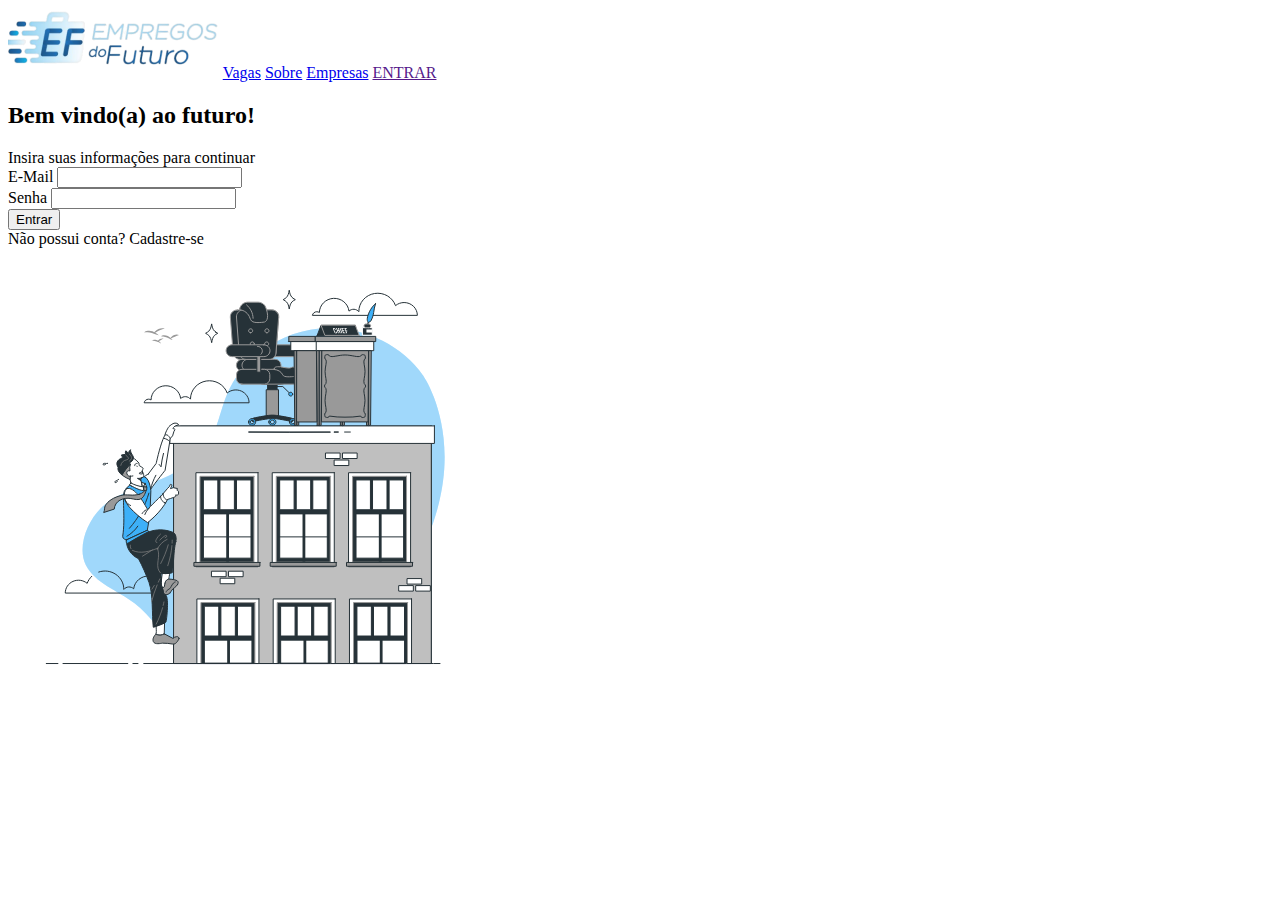
==== login.html @ f5eb39e4 "Add files via upload" ====
<!DOCTYPE html>
<html lang="pt-br">
<head>
    <meta charset="UTF-8">
    <meta name="viewport" content="width=device-width, initial-scale=1.0">
    <title>Entrar | Empregos do Futuro</title>
</head>
<body>
    <header>
        <nav>
            <img src="./img/Logo.png" alt="Logo">
    
            <id class="nav-content">
                <a href="#curriculos">Vagas</a>
                <a href="#feirao">Sobre</a>
                <a href="#empresas">Empresas</a>
            </id>
    
            <a href="" class="botao_nav">ENTRAR</a>
        </nav>
    </header>

    <main>
        <div class="content">
            <div class="left_side">
                <form action="#">
                    <div class="titulo_form">
                        <h2>Bem vindo(a) ao futuro!</h2>

                        <span>Insira suas informações para continuar</span>
                    </div>

                    <div class="info">
                        <label for="txtEmail">E-Mail</label>
                        <input type="email" name="txtEmail" id="txtEmail">
                    </div>

                    <div class="info">
                        <label for="txtSenha">Senha</label>
                        <input type="password" name="txtSenha" id="txtSenha">
                    </div>

                    <div class="botao">
                        <input type="button" value="Entrar" id="btnEntrar">
                    </div>

                    <div class="semConta">
                        Não possui conta? <span>Cadastre-se</span>
                    </span>
                </form>
            </div>    

            <div class="right_side">
                <img src="./img/Ilustracao_Login.svg" alt="Imagem Login">
            </div>
        </div>
    </main>
</body>
</html>
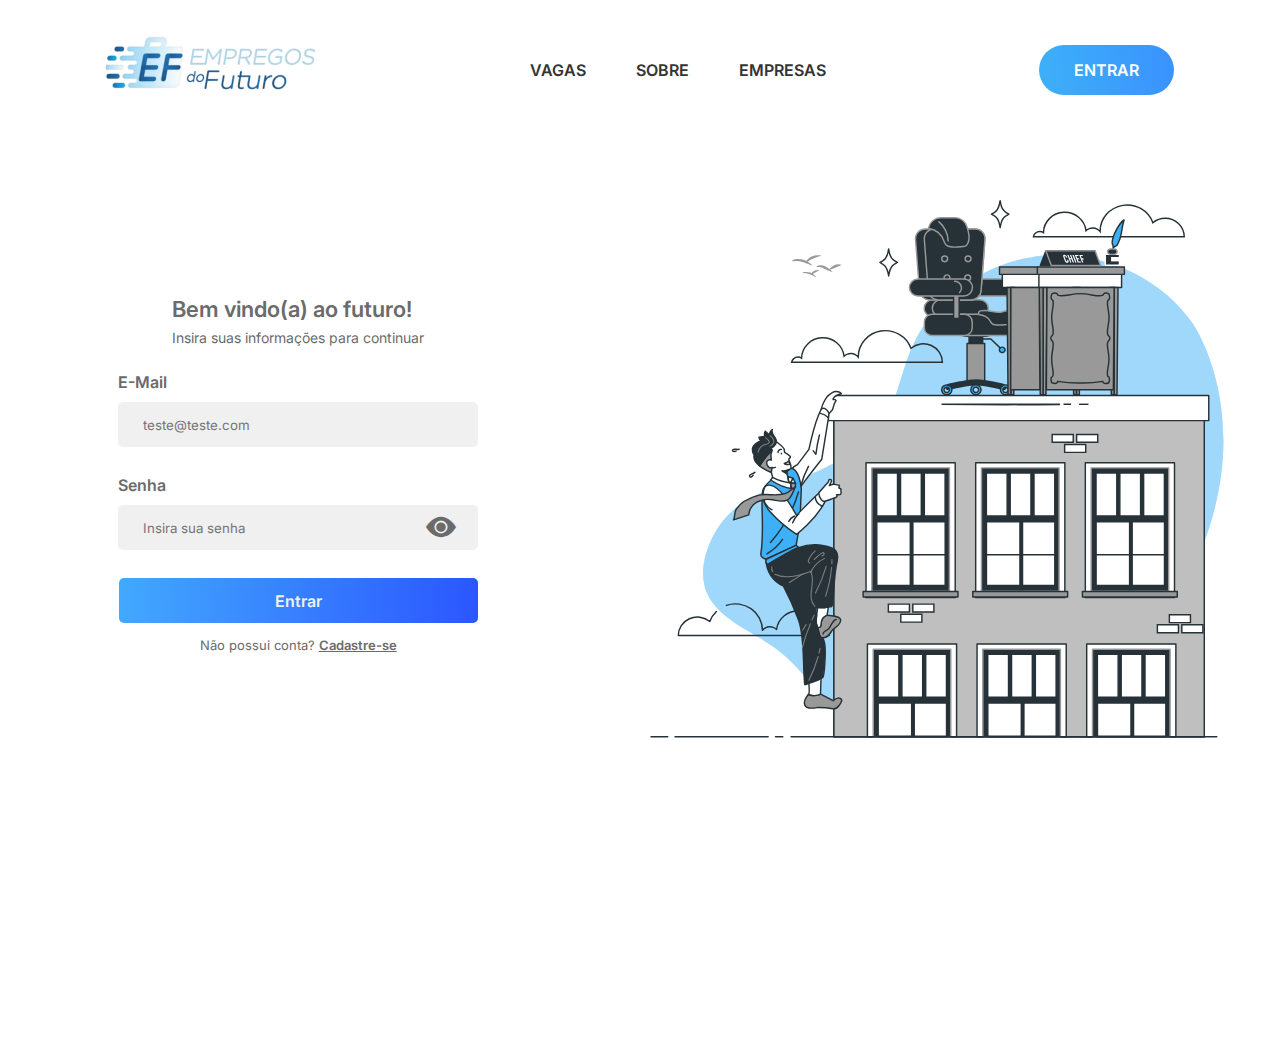
==== commit 86da72eb: "Confirme a senha" ====
--- a/login.html
+++ b/login.html
@@ -1,59 +1,67 @@
-<!DOCTYPE html>
-<html lang="pt-br">
-<head>
-    <meta charset="UTF-8">
-    <meta name="viewport" content="width=device-width, initial-scale=1.0">
-    <title>Entrar | Empregos do Futuro</title>
-</head>
-<body>
-    <header>
-        <nav>
-            <img src="./img/Logo.png" alt="Logo">
-    
-            <id class="nav-content">
-                <a href="#curriculos">Vagas</a>
-                <a href="#feirao">Sobre</a>
-                <a href="#empresas">Empresas</a>
-            </id>
-    
-            <a href="" class="botao_nav">ENTRAR</a>
-        </nav>
-    </header>
-
-    <main>
-        <div class="content">
-            <div class="left_side">
-                <form action="#">
-                    <div class="titulo_form">
-                        <h2>Bem vindo(a) ao futuro!</h2>
-
-                        <span>Insira suas informações para continuar</span>
-                    </div>
-
-                    <div class="info">
-                        <label for="txtEmail">E-Mail</label>
-                        <input type="email" name="txtEmail" id="txtEmail">
-                    </div>
-
-                    <div class="info">
-                        <label for="txtSenha">Senha</label>
-                        <input type="password" name="txtSenha" id="txtSenha">
-                    </div>
-
-                    <div class="botao">
-                        <input type="button" value="Entrar" id="btnEntrar">
-                    </div>
-
-                    <div class="semConta">
-                        Não possui conta? <span>Cadastre-se</span>
-                    </span>
-                </form>
-            </div>    
-
-            <div class="right_side">
-                <img src="./img/Ilustracao_Login.svg" alt="Imagem Login">
-            </div>
-        </div>
-    </main>
-</body>
+<!DOCTYPE html>
+<html lang="pt-br">
+<head>
+    <meta charset="UTF-8">
+    <meta name="viewport" content="width=device-width, initial-scale=1.0">
+    <title>Entrar | Empregos do Futuro</title>
+    <link rel="stylesheet" href="./css/style_login.css">
+    <link rel="icon" type="img/png" href="/img/Logo.png" />
+
+    <!-- Biblioteca dp icone -->
+    <link rel="stylesheet" href="https://cdn.jsdelivr.net/npm/bootstrap-icons@1.11.3/font/bootstrap-icons.min.css">
+
+    <!-- Javascript (mostra e esconder) Senha -->
+    <script src="./js/ocultarSenha.js"></script>
+</head>
+<body>
+    <header>
+        <nav>
+            <a href="./index.html"><img src="./img/Logo.png" alt="Logo"></a>
+    
+            <id class="nav-content">
+                <a href="#curriculos">Vagas</a>
+                <a href="#feirao">Sobre</a>
+                <a href="#empresas">Empresas</a>
+            </id>
+    
+            <a href="" class="botao_nav">ENTRAR</a>
+        </nav>
+    </header>
+
+    <main>
+        <div class="content">
+            <div class="left_side">
+                <form method="post" action="./control/verificar.jsp">
+                    <div class="titulo_form">
+                        <h2>Bem vindo(a) ao futuro!</h2>
+
+                        <span>Insira suas informações para continuar</span>
+                    </div>
+                    <div class="info">
+                        <label for="txtEmail">E-Mail</label>
+                        <input type="email" name="txtEmail" id="txtEmail" placeholder="teste@teste.com" autocomplete="off">
+                    </div>
+
+                    <div class="info">
+                        <label for="txtSenha">Senha</label>
+                        <input type="password" name="txtSenha" id="txtSenha" placeholder="Insira sua senha">
+                        <i class="bi bi-eye-fill" id="btn-Senha" onclick="mostrarSenha()"></i>
+                    </div>
+
+                    <div class="botao">
+                        <input type="submit" value="Entrar" id="btnEntrar">
+                    </div>
+
+                    <div class="semConta">
+                        Não possui conta? <a href="./cadastro.html">Cadastre-se</a>
+                    </span>
+                </form>
+            </div>    
+
+            <div class="right_side">
+                <img src="./img/Ilustracao_Login.svg" alt="Imagem Login">
+            </div>
+        </div>
+    </main>
+</body>
 </html>--- a/css/style_login.css
+++ b/css/style_login.css
@@ -0,0 +1,185 @@
+@import url('https://fonts.googleapis.com/css2?family=Inter:wght@100..900&display=swap');
+
+body,
+html {
+    overflow: hidden;
+    scroll-behavior: smooth;
+}
+
+* {
+    padding: 0;
+    margin: 0;
+    box-sizing: border-box;
+    font-family: "Inter", sans-serif;
+}
+
+nav{
+    height: 140px;
+    background-color: white;
+    color: #343434;
+    z-index: 99;
+    display: flex;
+    width: 100%;
+    align-items: center;
+    justify-content: space-around;
+}
+nav .nav-content{
+    display: flex;
+    gap: 50px;
+}
+nav .nav-content a{
+    text-decoration: none;
+    color: #343434;
+    text-transform: uppercase;
+    font-weight: 600;
+    transition: .3s ease;
+}
+nav .nav-content a:hover{
+    font-size: 1.1rem;
+}
+nav .botao_nav{
+    width: 135px;
+    height: 50px;
+    background: linear-gradient(87deg, #3DB0F8 0%, #3A92FD 100%);
+    display: flex;
+    align-items: center;
+    justify-content: center;
+    border-radius: 50px;
+    font-weight: 600;
+    text-decoration: none;
+    color: white;
+}
+
+main{
+    width: 100vw;
+    min-height: 100vh;
+}
+
+.right_side{
+    width: 100%;
+    height: 100%;
+}
+
+.left_side{
+    display: flex;
+    align-items: center;
+    justify-content: center;
+}
+
+.right_side img{
+    height: 80vh;
+    object-fit: cover;
+    padding-bottom: 58px;
+}
+
+@media screen and (max-width:800px){
+    .right_side img{
+        display: none;
+    }
+
+    .left_side{
+        height: 100vh;
+    }
+}
+
+
+form{
+    width: 100%;
+    height: 100%;
+    display: flex;
+    align-items: center;
+    justify-content: center;
+    flex-direction: column;
+    padding-bottom: 55px;
+}
+
+.titulo_form{
+    color: #6B6B6B;
+    padding-bottom: 5px;
+}
+
+.titulo_form h2{
+    text-align: left;
+    font-size: 22px;
+    padding-bottom: 5px;
+    font-weight: 600;
+}
+
+.titulo_form span{
+    text-align: left;
+    font-size: 14px;
+    font-weight: 400;
+}
+
+.entrada_dados{
+    padding: 20px;
+}
+
+.info{
+    padding: 8px;
+    padding-top: 20px;
+    position: relative;
+}
+
+.info input{
+    width: 360px;
+    height: 45px;
+    border-radius: 5px ;
+    background-color: #F0F0F0;
+    padding: 15px;
+    padding-left: 25px;
+    border: none;
+    transition: .3s ease;
+}
+
+.info label{
+    display: flex;
+    padding-bottom: 10px;
+    font-size: 16px;
+    color: #6B6B6B;
+    font-weight: 600;
+}
+
+.info i{
+    font-size: 30px;
+    cursor: pointer;
+    position: absolute;
+    padding-top: 4px;
+    right: 8%;
+    color: #6b6b6b;
+}
+
+.botao{
+    padding: 14px;
+    padding-top: 20PX;
+}
+
+.botao input{
+    width: 359px;
+    height: 45px;
+    border-radius: 5px;
+    background: linear-gradient(88deg, #42A9FD 0%, #2b56ff 100%);
+    color: #F0F0F0;
+    font-size: 16px;
+    font-weight: 600;
+    border: none;
+}
+
+.info input:focus{
+    outline: none;
+    border-bottom: solid 1.8px #2b56ff;
+}
+
+.semConta{
+    color: #6B6B6B;
+    font-size: 13px;
+    font-weight: 400;
+    text-align: center;
+}
+
+.semConta a{
+    font-weight: 600;
+    color: #6B6B6B;
+}
+
+
